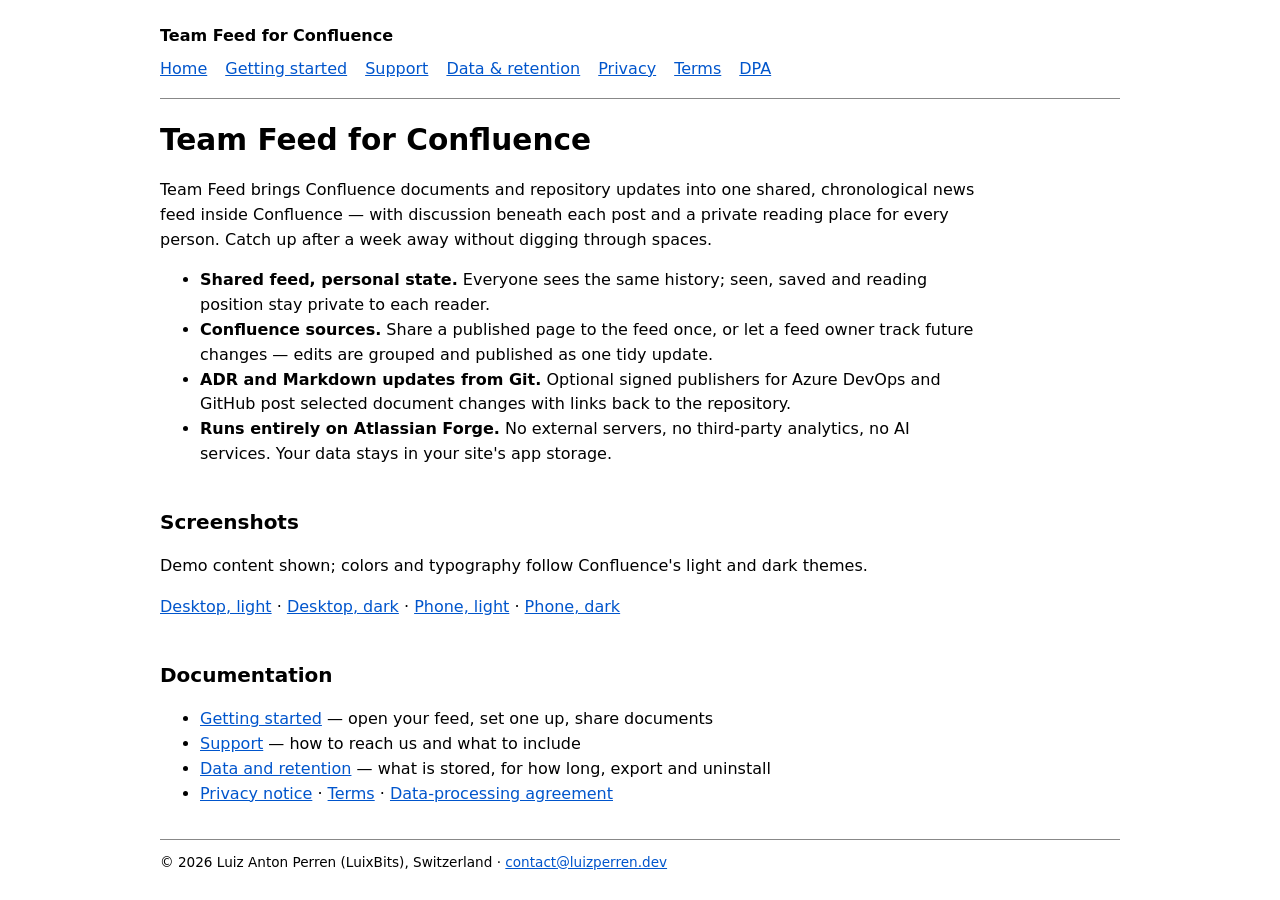
==== index.html @ 7bfae978 "Team Feed public documentation site Public pages for the Marketplace listing: getting started, suppo" ====
<!doctype html>
<html lang="en"><head><meta charset="utf-8"><meta name="viewport" content="width=device-width,initial-scale=1"><title>Team Feed for Confluence</title><link rel="stylesheet" href="style.css"></head><body>
<header><p>Team Feed for Confluence</p><nav><a href="index.html">Home</a><a href="user-guide.html">Getting started</a><a href="support.html">Support</a><a href="customer-data.html">Data &amp; retention</a><a href="privacy-notice.html">Privacy</a><a href="customer-terms.html">Terms</a><a href="data-processing-agreement.html">DPA</a></nav></header>
<main>
<h1>Team Feed for Confluence</h1>
<p>Team Feed brings Confluence documents and repository updates into one shared,
chronological news feed inside Confluence — with discussion beneath each post and
a private reading place for every person. Catch up after a week away without
digging through spaces.</p>
<ul>
<li><strong>Shared feed, personal state.</strong> Everyone sees the same history;
seen, saved and reading position stay private to each reader.</li>
<li><strong>Confluence sources.</strong> Share a published page to the feed once,
or let a feed owner track future changes — edits are grouped and published as
one tidy update.</li>
<li><strong>ADR and Markdown updates from Git.</strong> Optional signed publishers
for Azure DevOps and GitHub post selected document changes with links back to
the repository.</li>
<li><strong>Runs entirely on Atlassian Forge.</strong> No external servers, no
third-party analytics, no AI services. Your data stays in your site's app
storage.</li>
</ul>
<h2>Screenshots</h2>
<p>Demo content shown; colors and typography follow Confluence's light and dark
themes.</p>
<p><a href="assets/feed-1440-light.png">Desktop, light</a> ·
<a href="assets/feed-1440-dark.png">Desktop, dark</a> ·
<a href="assets/feed-390-light.png">Phone, light</a> ·
<a href="assets/feed-390-dark.png">Phone, dark</a></p>
<h2>Documentation</h2>
<ul>
<li><a href="user-guide.html">Getting started</a> — open your feed, set one up, share documents</li>
<li><a href="support.html">Support</a> — how to reach us and what to include</li>
<li><a href="customer-data.html">Data and retention</a> — what is stored, for how long, export and uninstall</li>
<li><a href="privacy-notice.html">Privacy notice</a> · <a href="customer-terms.html">Terms</a> · <a href="data-processing-agreement.html">Data-processing agreement</a></li>
</ul>
</main>
<footer>© 2026 Luiz Anton Perren (LuixBits), Switzerland · <a href="mailto:contact@luizperren.dev">contact@luizperren.dev</a></footer>
</body></html>
---- style.css ----
:root{color-scheme:light dark;font:16px/1.55 system-ui,sans-serif}
body{max-width:960px;margin:0 auto;padding:24px}
main{max-width:820px}
a{color:light-dark(#0055cc,#85b8ff)}
header{border-bottom:1px solid #888;padding-bottom:16px;margin-bottom:24px}
header p{margin:0 0 8px;font-weight:600}
nav{display:flex;flex-wrap:wrap;gap:8px 18px}
h1{font-size:1.85rem;line-height:1.2}
h2{font-size:1.25rem;margin-top:2em}
table{display:block;overflow:auto;border-collapse:collapse;font-size:.9rem}
td,th{border:1px solid #888;padding:8px;text-align:left;vertical-align:top}
code{overflow-wrap:anywhere}
img{max-width:100%;height:auto;border:1px solid #888;border-radius:4px}
footer{font-size:.85rem;margin-top:32px;border-top:1px solid #888;padding-top:12px}
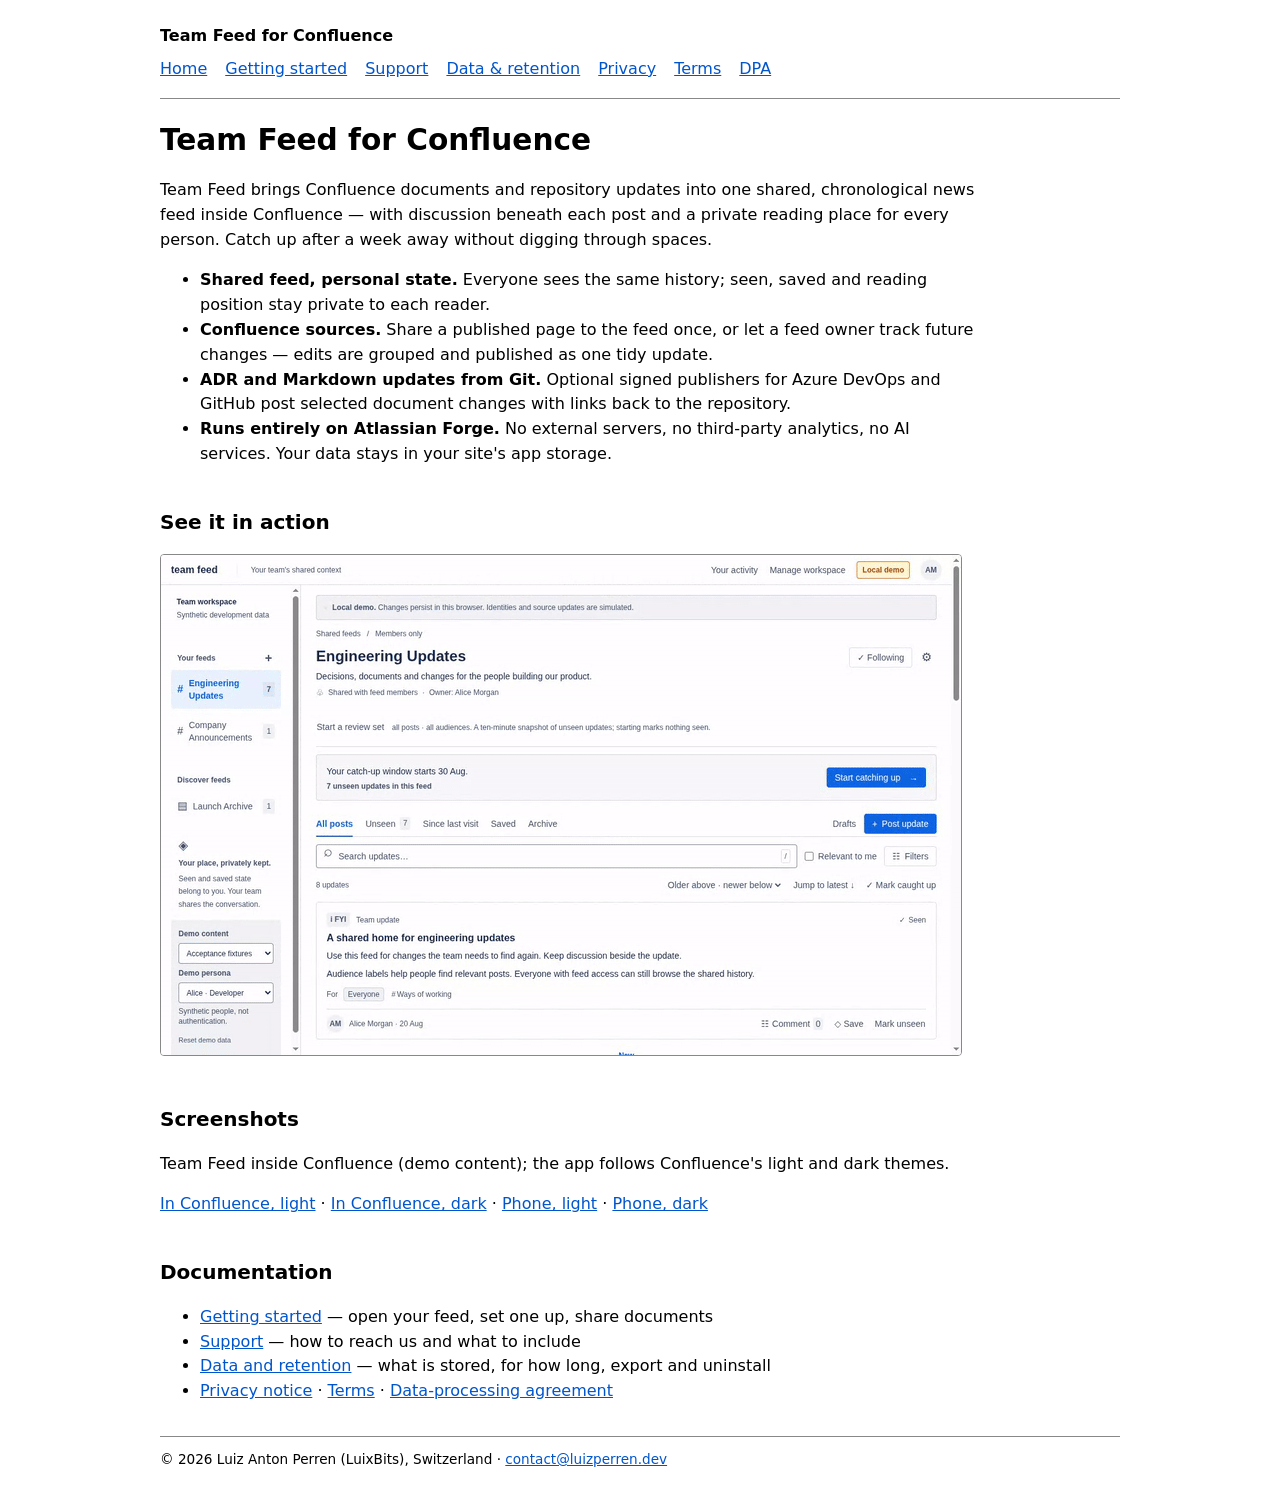
==== commit f97e9a08: "Add walkthrough GIF and hosted screenshots Co-Authored-By: Claude Fable 5 <noreply@anthropic.com>" ====
--- a/index.html
+++ b/index.html
@@ -20,11 +20,13 @@
 third-party analytics, no AI services. Your data stays in your site's app
 storage.</li>
 </ul>
+<h2>See it in action</h2>
+<p><img src="assets/walkthrough.gif" alt="Animated walkthrough: opening the feed, scrolling through updates and expanding a discussion" width="800"></p>
 <h2>Screenshots</h2>
-<p>Demo content shown; colors and typography follow Confluence's light and dark
-themes.</p>
-<p><a href="assets/feed-1440-light.png">Desktop, light</a> ·
-<a href="assets/feed-1440-dark.png">Desktop, dark</a> ·
+<p>Team Feed inside Confluence (demo content); the app follows Confluence's
+light and dark themes.</p>
+<p><a href="assets/feed-hosted-light.png">In Confluence, light</a> ·
+<a href="assets/feed-hosted-dark.png">In Confluence, dark</a> ·
 <a href="assets/feed-390-light.png">Phone, light</a> ·
 <a href="assets/feed-390-dark.png">Phone, dark</a></p>
 <h2>Documentation</h2>
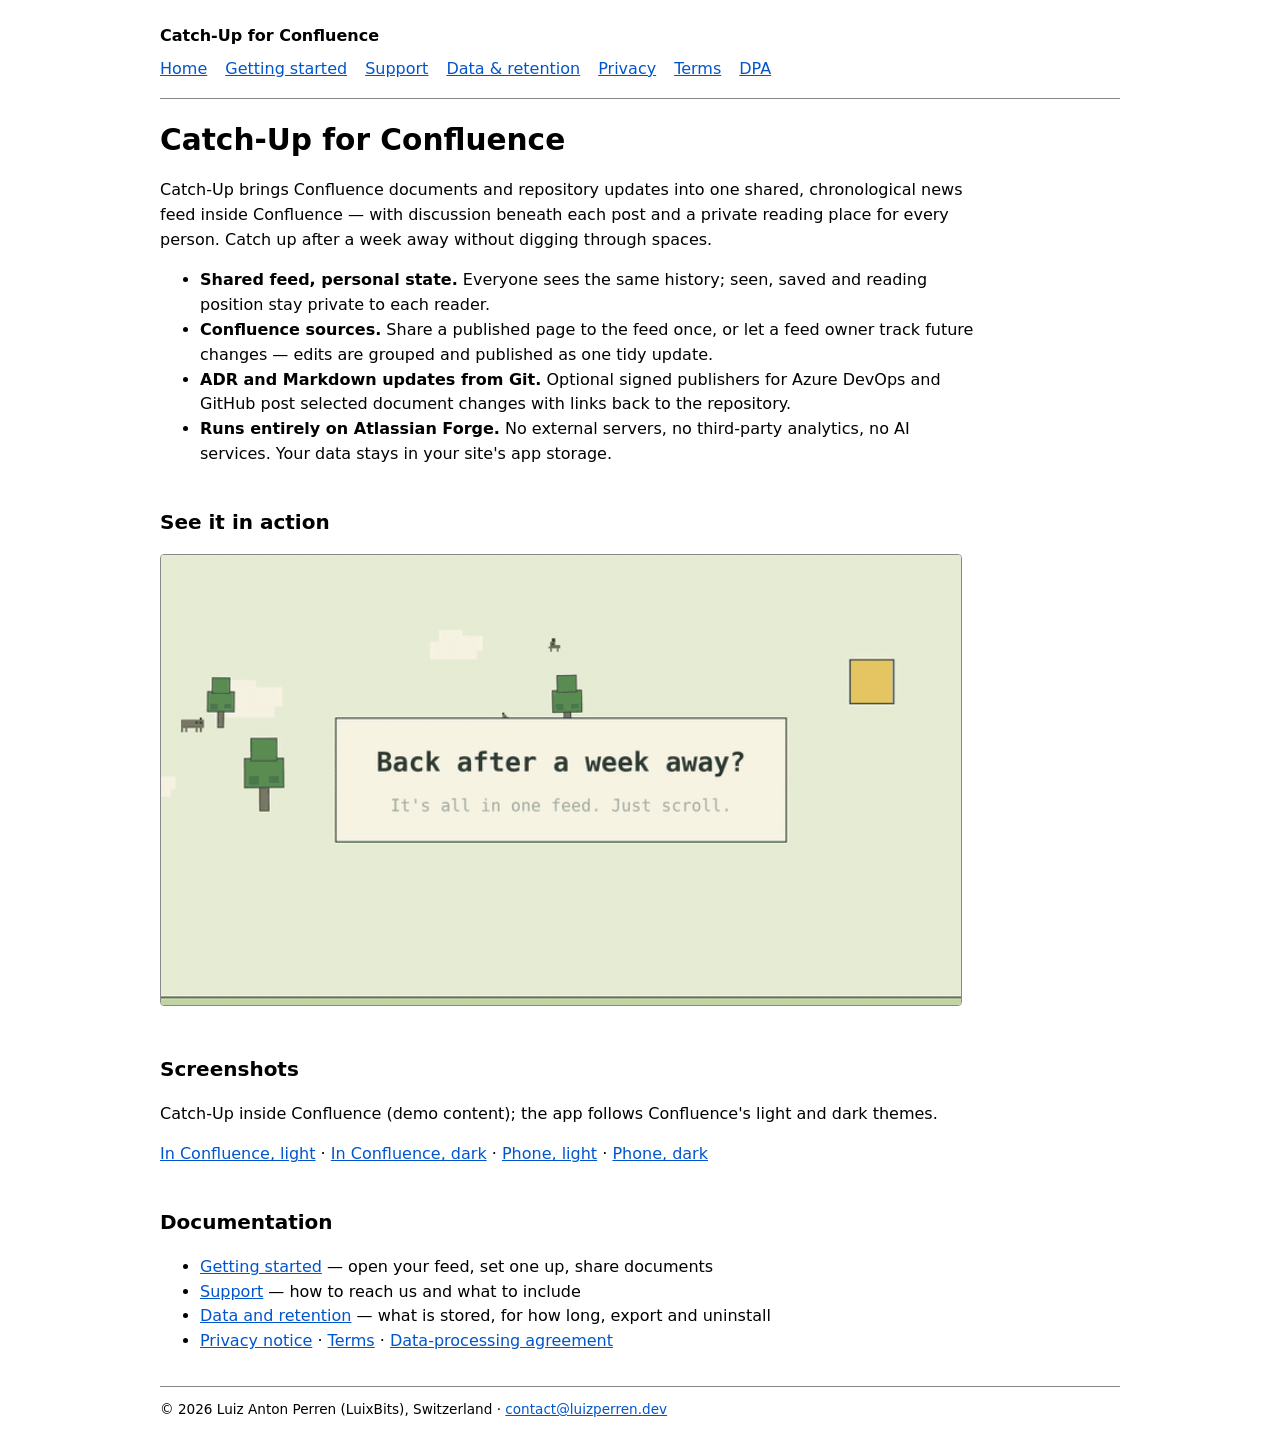
==== commit 8915bcd2: "Rename product to Catch-Up Co-Authored-By: Claude Fable 5 <noreply@anthropic.com>" ====
--- a/index.html
+++ b/index.html
@@ -1,9 +1,9 @@
 <!doctype html>
-<html lang="en"><head><meta charset="utf-8"><meta name="viewport" content="width=device-width,initial-scale=1"><title>Team Feed for Confluence</title><link rel="stylesheet" href="style.css"></head><body>
-<header><p>Team Feed for Confluence</p><nav><a href="index.html">Home</a><a href="user-guide.html">Getting started</a><a href="support.html">Support</a><a href="customer-data.html">Data &amp; retention</a><a href="privacy-notice.html">Privacy</a><a href="customer-terms.html">Terms</a><a href="data-processing-agreement.html">DPA</a></nav></header>
+<html lang="en"><head><meta charset="utf-8"><meta name="viewport" content="width=device-width,initial-scale=1"><title>Catch-Up for Confluence</title><link rel="stylesheet" href="style.css"></head><body>
+<header><p>Catch-Up for Confluence</p><nav><a href="index.html">Home</a><a href="user-guide.html">Getting started</a><a href="support.html">Support</a><a href="customer-data.html">Data &amp; retention</a><a href="privacy-notice.html">Privacy</a><a href="customer-terms.html">Terms</a><a href="data-processing-agreement.html">DPA</a></nav></header>
 <main>
-<h1>Team Feed for Confluence</h1>
-<p>Team Feed brings Confluence documents and repository updates into one shared,
+<h1>Catch-Up for Confluence</h1>
+<p>Catch-Up brings Confluence documents and repository updates into one shared,
 chronological news feed inside Confluence — with discussion beneath each post and
 a private reading place for every person. Catch up after a week away without
 digging through spaces.</p>
@@ -23,7 +23,7 @@
 <h2>See it in action</h2>
 <p><img src="assets/walkthrough.gif" alt="Animated walkthrough: opening the feed, scrolling through updates and expanding a discussion" width="800"></p>
 <h2>Screenshots</h2>
-<p>Team Feed inside Confluence (demo content); the app follows Confluence's
+<p>Catch-Up inside Confluence (demo content); the app follows Confluence's
 light and dark themes.</p>
 <p><a href="assets/feed-hosted-light.png">In Confluence, light</a> ·
 <a href="assets/feed-hosted-dark.png">In Confluence, dark</a> ·
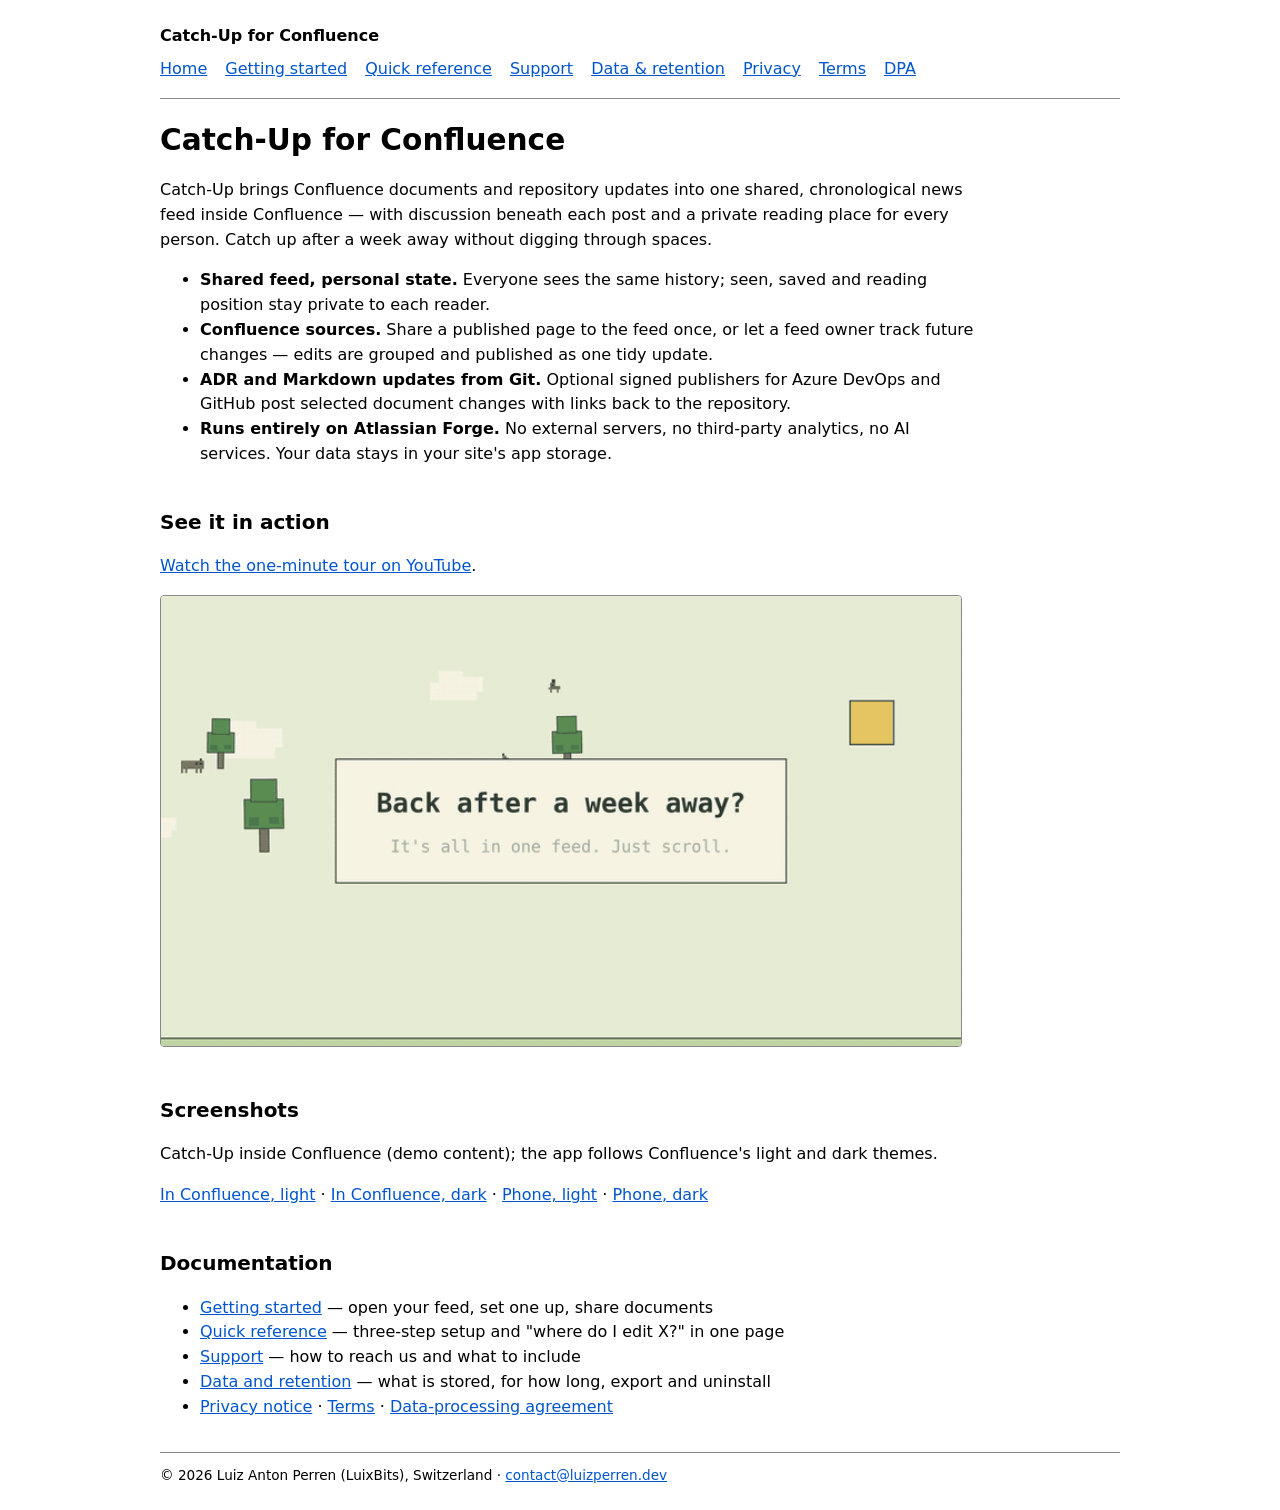
==== commit 4e358cd3: "Add quick-reference page (3-step setup, where-do-I table, FAQ); link YouTube tour" ====
--- a/index.html
+++ b/index.html
@@ -1,6 +1,6 @@
 <!doctype html>
 <html lang="en"><head><meta charset="utf-8"><meta name="viewport" content="width=device-width,initial-scale=1"><title>Catch-Up for Confluence</title><link rel="stylesheet" href="style.css"></head><body>
-<header><p>Catch-Up for Confluence</p><nav><a href="index.html">Home</a><a href="user-guide.html">Getting started</a><a href="support.html">Support</a><a href="customer-data.html">Data &amp; retention</a><a href="privacy-notice.html">Privacy</a><a href="customer-terms.html">Terms</a><a href="data-processing-agreement.html">DPA</a></nav></header>
+<header><p>Catch-Up for Confluence</p><nav><a href="index.html">Home</a><a href="user-guide.html">Getting started</a><a href="quick-reference.html">Quick reference</a><a href="support.html">Support</a><a href="customer-data.html">Data &amp; retention</a><a href="privacy-notice.html">Privacy</a><a href="customer-terms.html">Terms</a><a href="data-processing-agreement.html">DPA</a></nav></header>
 <main>
 <h1>Catch-Up for Confluence</h1>
 <p>Catch-Up brings Confluence documents and repository updates into one shared,
@@ -21,6 +21,7 @@
 storage.</li>
 </ul>
 <h2>See it in action</h2>
+<p><a href="https://youtu.be/CabsPbd3jPA">Watch the one-minute tour on YouTube</a>.</p>
 <p><img src="assets/walkthrough.gif" alt="Animated walkthrough: opening the feed, scrolling through updates and expanding a discussion" width="800"></p>
 <h2>Screenshots</h2>
 <p>Catch-Up inside Confluence (demo content); the app follows Confluence's
@@ -32,6 +33,7 @@
 <h2>Documentation</h2>
 <ul>
 <li><a href="user-guide.html">Getting started</a> — open your feed, set one up, share documents</li>
+<li><a href="quick-reference.html">Quick reference</a> — three-step setup and "where do I edit X?" in one page</li>
 <li><a href="support.html">Support</a> — how to reach us and what to include</li>
 <li><a href="customer-data.html">Data and retention</a> — what is stored, for how long, export and uninstall</li>
 <li><a href="privacy-notice.html">Privacy notice</a> · <a href="customer-terms.html">Terms</a> · <a href="data-processing-agreement.html">Data-processing agreement</a></li>
